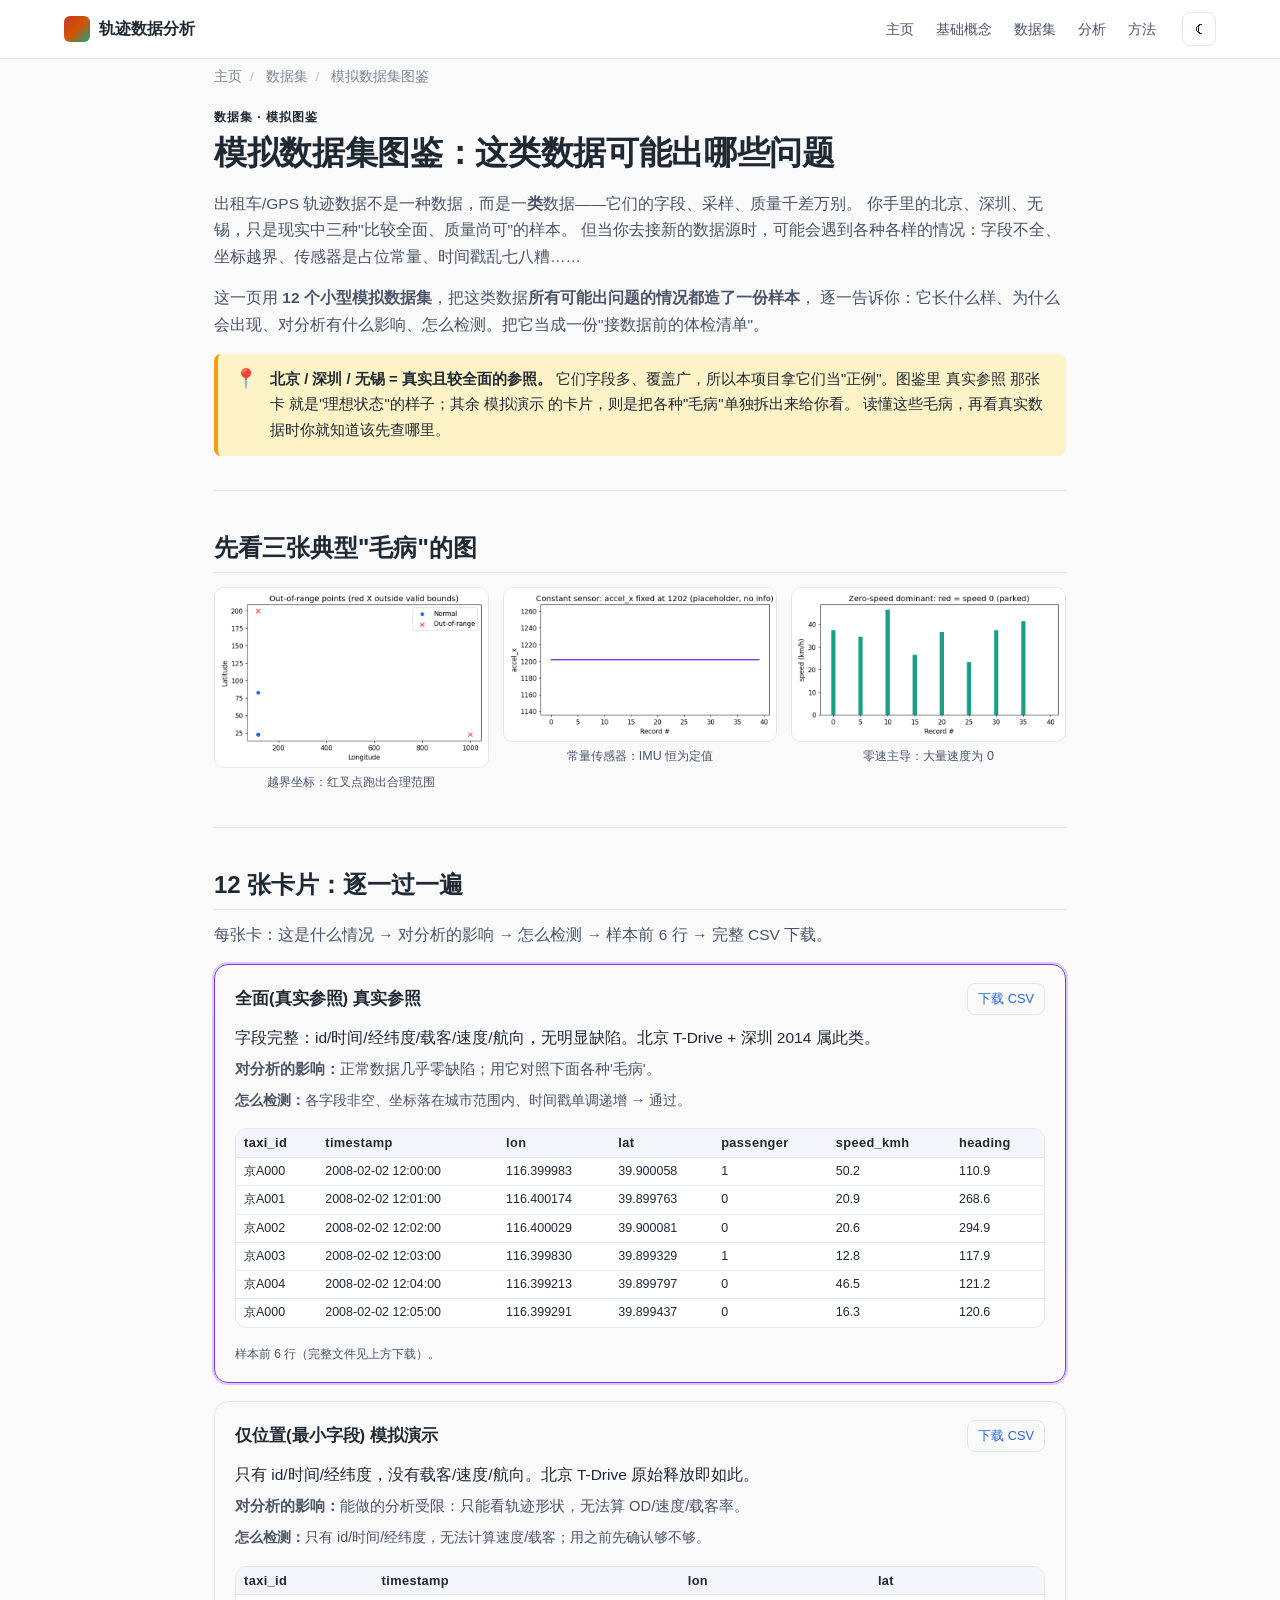
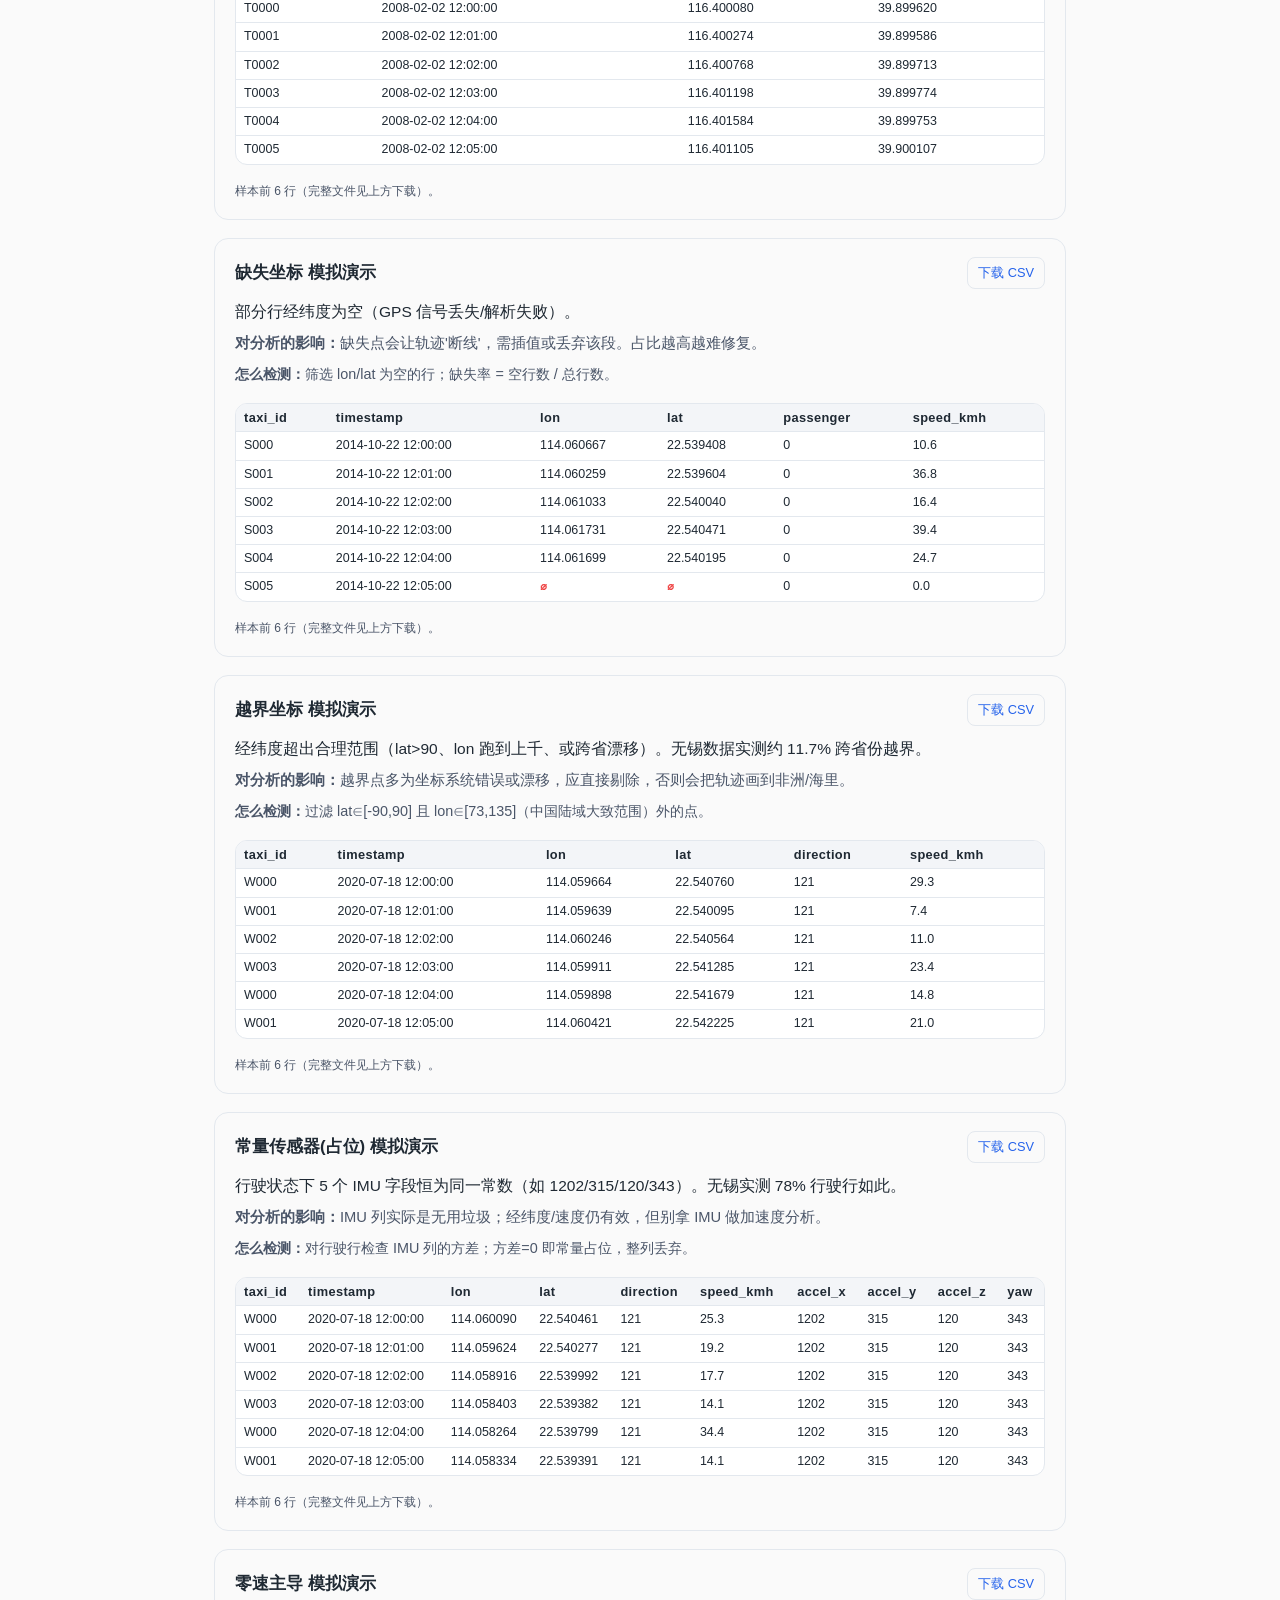
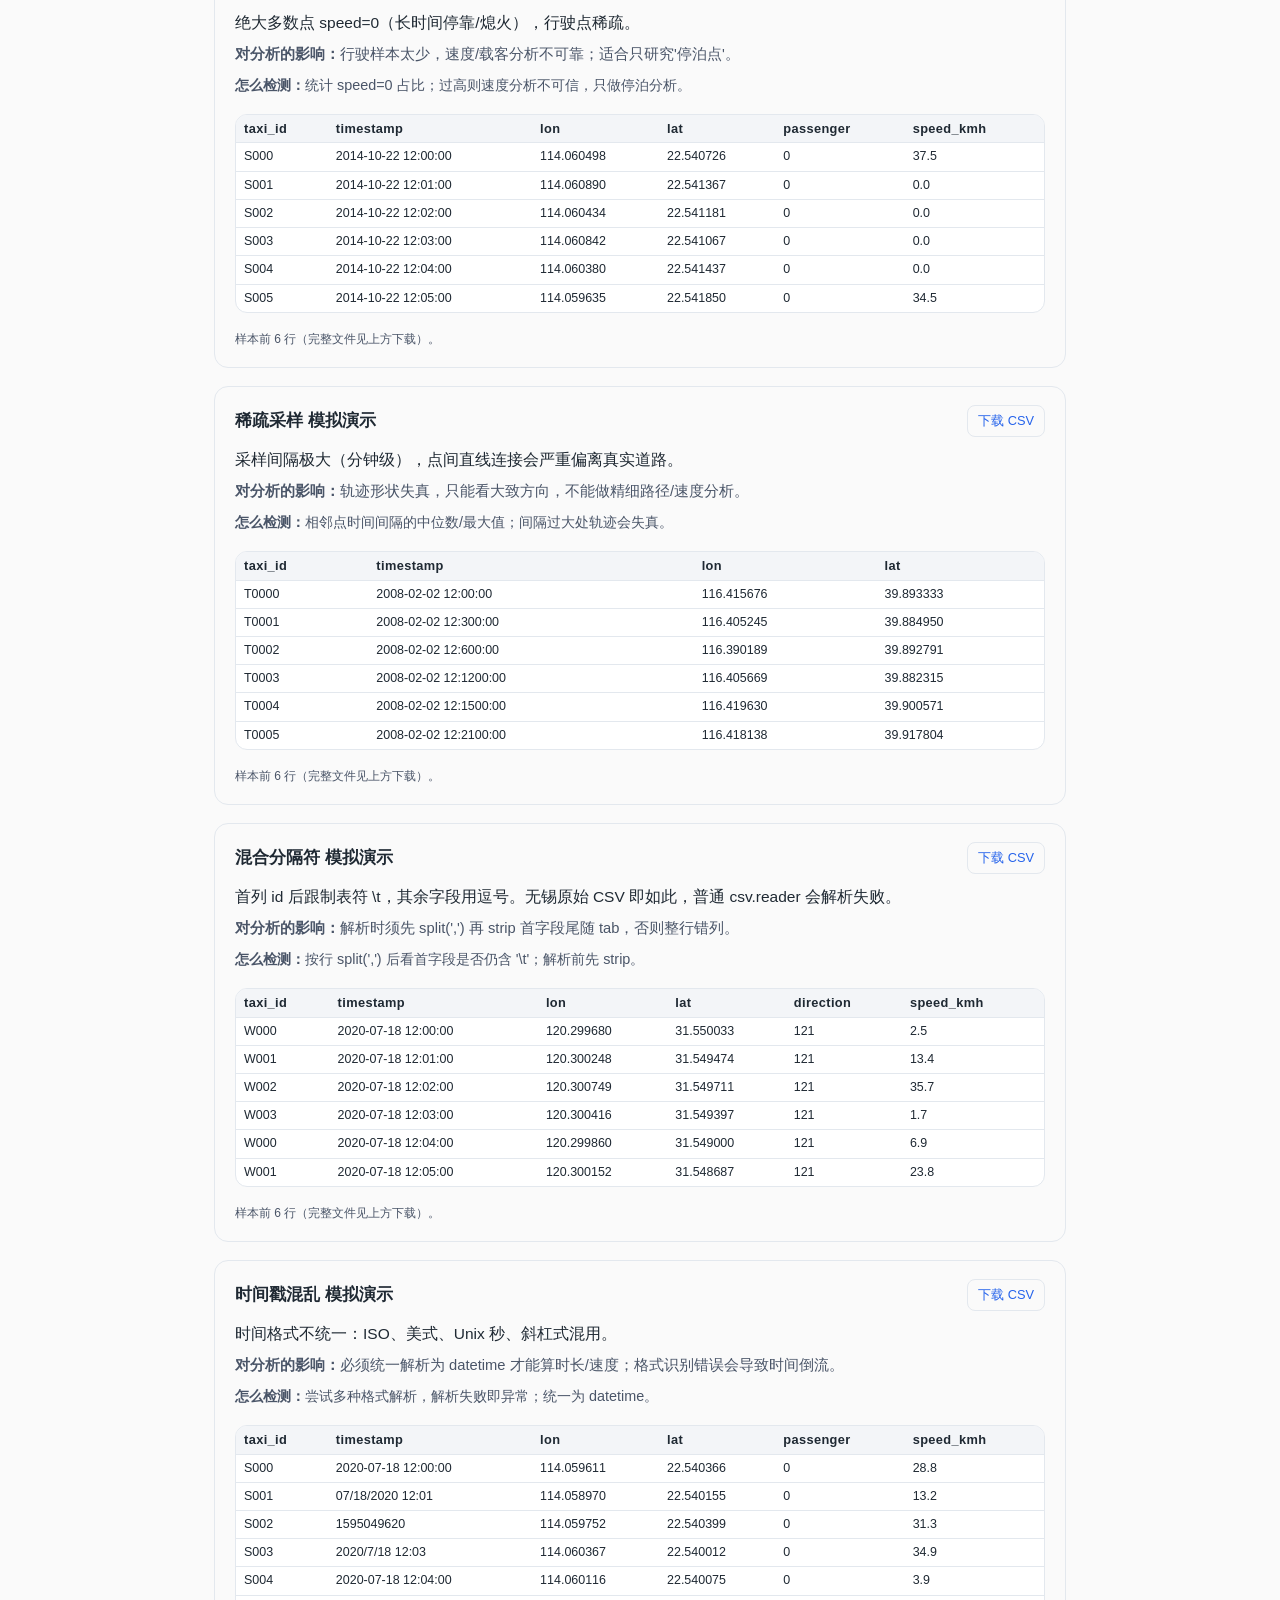
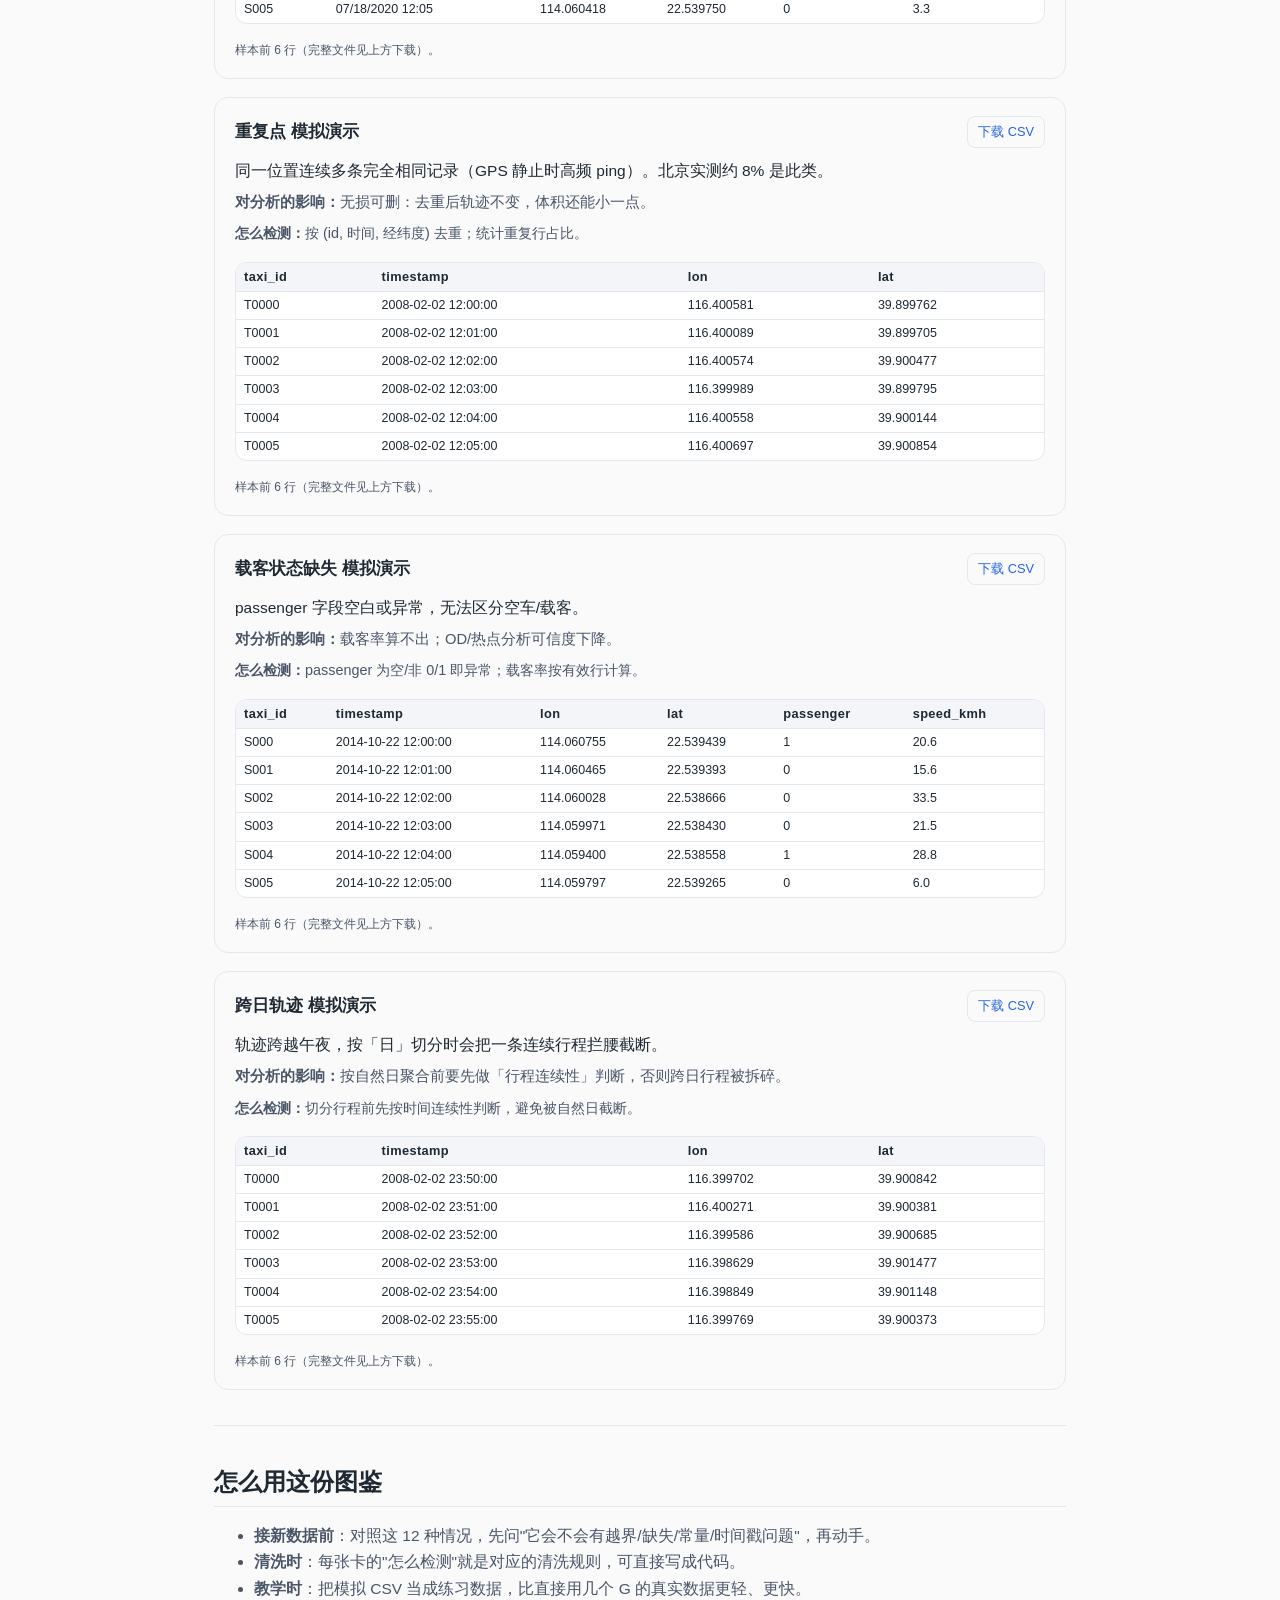
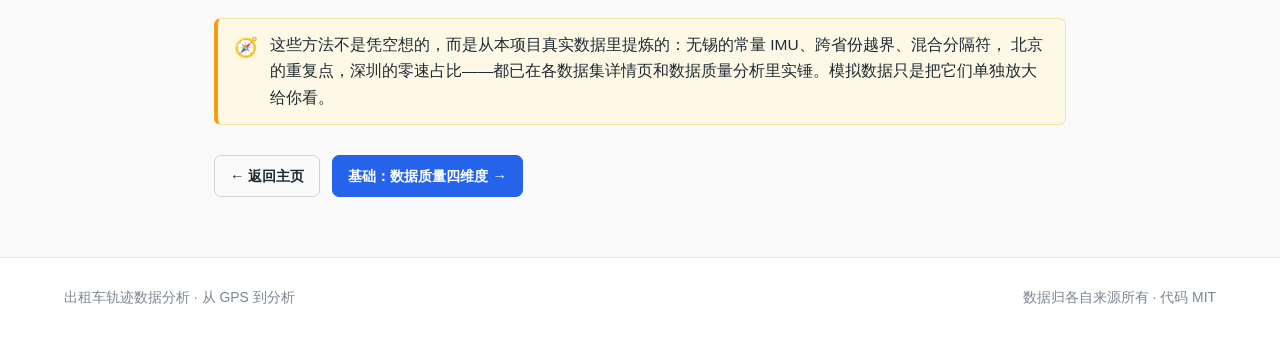
==== datasets/simulation.html @ 2ea2012d "feat: 出租车轨迹分析静态站 — 基础概念/数据集/分析/方法 + 模拟数据集图鉴" ====
<!DOCTYPE html>
<html lang="zh-CN">
<head>
<meta charset="UTF-8" />
<meta name="viewport" content="width=device-width, initial-scale=1.0" />
<title>模拟数据集图鉴 · 轨迹数据可能出现的全部情况</title>
<meta name="description" content="用 12 个模拟数据集，逐一演示 GPS/出租车轨迹数据中可能出现的各种情况：缺失、越界、常量传感器、稀疏、混合分隔符等。" />
<link rel="stylesheet" href="../assets/css/style.css" />
<link rel="icon" href="data:image/svg+xml,%3Csvg xmlns='http://www.w3.org/2000/svg' viewBox='0 0 32 32'%3E%3Crect width='32' height='32' rx='6' fill='%237c3aed'/%3E%3Ctext x='16' y='22' font-size='18' text-anchor='middle' fill='white' font-family='Arial' font-weight='bold'%3E%E2%9A%99%3C/text%3E%3C/svg%3E" />

<style>
.sim-grid{display:grid;grid-template-columns:1fr;gap:18px;margin-top:10px}
.sim-card{border:1px solid var(--border);border-radius:14px;padding:18px 20px;background:var(--card)}
.sim-card.ref{border-color:var(--guide);box-shadow:0 0 0 2px color-mix(in srgb,var(--guide) 25%,transparent)}
.sim-head{display:flex;justify-content:space-between;align-items:center;gap:10px;flex-wrap:wrap}
.sim-head h3{margin:0;font-size:1.05rem}
.sim-card .desc{margin:10px 0 6px;color:var(--text)}
.sim-card .impact{margin:6px 0;font-size:.92rem}
.sim-card .detect{margin:6px 0 12px;font-size:.9rem;color:var(--text-soft)}
.dl{font-size:.8rem;padding:4px 10px;border:1px solid var(--border);border-radius:8px;color:var(--accent);text-decoration:none}
.sample{font-size:.78rem}
.sample td,.sample th{white-space:nowrap;padding:3px 8px}
.cap{font-size:.75rem;color:var(--text-soft);margin-top:6px}
.miss{color:#ef4444;font-weight:bold}
.chart-row{display:grid;grid-template-columns:repeat(auto-fit,minmax(260px,1fr));gap:14px;margin:14px 0}
.chart-row figure{margin:0}
.chart-row img{width:100%;border:1px solid var(--border);border-radius:10px}
.chart-row figcaption{font-size:.78rem;color:var(--text-soft);text-align:center;margin-top:4px}
.muted{color:var(--text-soft)}
</style>
</head>
<body>
<header class="site-header"><div class="container">
  <nav class="nav" aria-label="主导航">
    <a class="brand" href="../index.html"><span class="brand-mark" aria-hidden="true"></span><span>轨迹数据分析</span></a>
    <div class="nav-links">
      <a href="../index.html">主页</a>
      <a href="../guide/gps.html">基础概念</a>
      <a href="../index.html#datasets">数据集</a>
      <a href="../analysis/overview.html">分析</a>
      <a href="../methodology/pipeline.html">方法</a>
    </div>
    <button class="theme-toggle" aria-label="切换主题">☾</button>
  </nav>
</div></header>

<main><div class="container-narrow">
  <div class="crumbs">
    <a href="../index.html">主页</a><span class="sep">/</span>
    <a href="../index.html#datasets">数据集</a><span class="sep">/</span>
    <span>模拟数据集图鉴</span>
  </div>

  <span class="section-eyebrow" style="color:var(--datasets);">数据集 · 模拟图鉴</span>
  <h1>模拟数据集图鉴：这类数据可能出哪些问题</h1>
  <p>
    出租车/GPS 轨迹数据不是一种数据，而是一<strong>类</strong>数据——它们的字段、采样、质量千差万别。
    你手里的北京、深圳、无锡，只是现实中三种"比较全面、质量尚可"的样本。
    但当你去接新的数据源时，可能会遇到各种各样的情况：字段不全、坐标越界、传感器是占位常量、时间戳乱七八糟……
  </p>
  <p>
    这一页用 <strong>12 个小型模拟数据集</strong>，把这类数据<strong>所有可能出问题的情况都造了一份样本</strong>，
    逐一告诉你：它长什么样、为什么会出现、对分析有什么影响、怎么检测。把它当成一份"接数据前的体检清单"。
  </p>

  <div class="callout note">
    <span class="icon">📍</span>
    <div>
      <strong>北京 / 深圳 / 无锡 = 真实且较全面的参照。</strong>
      它们字段多、覆盖广，所以本项目拿它们当"正例"。图鉴里 <span class="sim-flag ref">真实参照</span> 那张卡
      就是"理想状态"的样子；其余 <span class="sim-flag">模拟演示</span> 的卡片，则是把各种"毛病"单独拆出来给你看。
      读懂这些毛病，再看真实数据时你就知道该先查哪里。
    </div>
  </div>

  <hr/>
  <h2>先看三张典型"毛病"的图</h2>
  
    <div class="chart-row">
      <figure><img src="../assets/img/sim_outofrange.png" alt="越界坐标散点"/><figcaption>越界坐标：红叉点跑出合理范围</figcaption></figure>
      <figure><img src="../assets/img/sim_constantsensor.png" alt="常量传感器"/><figcaption>常量传感器：IMU 恒为定值</figcaption></figure>
      <figure><img src="../assets/img/sim_zerospeed.png" alt="零速分布"/><figcaption>零速主导：大量速度为 0</figcaption></figure>
    </div>

  <hr/>
  <h2>12 张卡片：逐一过一遍</h2>
  <p class="muted">每张卡：这是什么情况 → 对分析的影响 → 怎么检测 → 样本前 6 行 → 完整 CSV 下载。</p>
  <div class="sim-grid">
  
    <article class="sim-card ref">
      <div class="sim-head">
        <h3>全面(真实参照) <span class="sim-flag ref">真实参照</span></h3>
        <a class="dl" href="../data/sim/sim_comprehensive.csv" download>下载 CSV</a>
      </div>
      <p class="desc">字段完整：id/时间/经纬度/载客/速度/航向，无明显缺陷。北京 T-Drive + 深圳 2014 属此类。</p>
      <p class="impact"><b>对分析的影响：</b>正常数据几乎零缺陷；用它对照下面各种'毛病'。</p>
      <p class="detect"><b>怎么检测：</b>各字段非空、坐标落在城市范围内、时间戳单调递增 → 通过。</p>
      <div class="table-wrap"><table class="sample"><thead><tr><th>taxi_id</th><th>timestamp</th><th>lon</th><th>lat</th><th>passenger</th><th>speed_kmh</th><th>heading</th></tr></thead>
        <tbody><tr><td>京A000</td><td>2008-02-02 12:00:00</td><td>116.399983</td><td>39.900058</td><td>1</td><td>50.2</td><td>110.9</td></tr><tr><td>京A001</td><td>2008-02-02 12:01:00</td><td>116.400174</td><td>39.899763</td><td>0</td><td>20.9</td><td>268.6</td></tr><tr><td>京A002</td><td>2008-02-02 12:02:00</td><td>116.400029</td><td>39.900081</td><td>0</td><td>20.6</td><td>294.9</td></tr><tr><td>京A003</td><td>2008-02-02 12:03:00</td><td>116.399830</td><td>39.899329</td><td>1</td><td>12.8</td><td>117.9</td></tr><tr><td>京A004</td><td>2008-02-02 12:04:00</td><td>116.399213</td><td>39.899797</td><td>0</td><td>46.5</td><td>121.2</td></tr><tr><td>京A000</td><td>2008-02-02 12:05:00</td><td>116.399291</td><td>39.899437</td><td>0</td><td>16.3</td><td>120.6</td></tr></tbody></table></div>
      <div class="cap">样本前 6 行（完整文件见上方下载）。</div>
    </article>

    <article class="sim-card">
      <div class="sim-head">
        <h3>仅位置(最小字段) <span class="sim-flag">模拟演示</span></h3>
        <a class="dl" href="../data/sim/sim_minimal.csv" download>下载 CSV</a>
      </div>
      <p class="desc">只有 id/时间/经纬度，没有载客/速度/航向。北京 T-Drive 原始释放即如此。</p>
      <p class="impact"><b>对分析的影响：</b>能做的分析受限：只能看轨迹形状，无法算 OD/速度/载客率。</p>
      <p class="detect"><b>怎么检测：</b>只有 id/时间/经纬度，无法计算速度/载客；用之前先确认够不够。</p>
      <div class="table-wrap"><table class="sample"><thead><tr><th>taxi_id</th><th>timestamp</th><th>lon</th><th>lat</th></tr></thead>
        <tbody><tr><td>T0000</td><td>2008-02-02 12:00:00</td><td>116.400080</td><td>39.899620</td></tr><tr><td>T0001</td><td>2008-02-02 12:01:00</td><td>116.400274</td><td>39.899586</td></tr><tr><td>T0002</td><td>2008-02-02 12:02:00</td><td>116.400768</td><td>39.899713</td></tr><tr><td>T0003</td><td>2008-02-02 12:03:00</td><td>116.401198</td><td>39.899774</td></tr><tr><td>T0004</td><td>2008-02-02 12:04:00</td><td>116.401584</td><td>39.899753</td></tr><tr><td>T0005</td><td>2008-02-02 12:05:00</td><td>116.401105</td><td>39.900107</td></tr></tbody></table></div>
      <div class="cap">样本前 6 行（完整文件见上方下载）。</div>
    </article>

    <article class="sim-card">
      <div class="sim-head">
        <h3>缺失坐标 <span class="sim-flag">模拟演示</span></h3>
        <a class="dl" href="../data/sim/sim_missing.csv" download>下载 CSV</a>
      </div>
      <p class="desc">部分行经纬度为空（GPS 信号丢失/解析失败）。</p>
      <p class="impact"><b>对分析的影响：</b>缺失点会让轨迹'断线'，需插值或丢弃该段。占比越高越难修复。</p>
      <p class="detect"><b>怎么检测：</b>筛选 lon/lat 为空的行；缺失率 = 空行数 / 总行数。</p>
      <div class="table-wrap"><table class="sample"><thead><tr><th>taxi_id</th><th>timestamp</th><th>lon</th><th>lat</th><th>passenger</th><th>speed_kmh</th></tr></thead>
        <tbody><tr><td>S000</td><td>2014-10-22 12:00:00</td><td>114.060667</td><td>22.539408</td><td>0</td><td>10.6</td></tr><tr><td>S001</td><td>2014-10-22 12:01:00</td><td>114.060259</td><td>22.539604</td><td>0</td><td>36.8</td></tr><tr><td>S002</td><td>2014-10-22 12:02:00</td><td>114.061033</td><td>22.540040</td><td>0</td><td>16.4</td></tr><tr><td>S003</td><td>2014-10-22 12:03:00</td><td>114.061731</td><td>22.540471</td><td>0</td><td>39.4</td></tr><tr><td>S004</td><td>2014-10-22 12:04:00</td><td>114.061699</td><td>22.540195</td><td>0</td><td>24.7</td></tr><tr><td>S005</td><td>2014-10-22 12:05:00</td><td><span class=miss>∅</span></td><td><span class=miss>∅</span></td><td>0</td><td>0.0</td></tr></tbody></table></div>
      <div class="cap">样本前 6 行（完整文件见上方下载）。</div>
    </article>

    <article class="sim-card">
      <div class="sim-head">
        <h3>越界坐标 <span class="sim-flag">模拟演示</span></h3>
        <a class="dl" href="../data/sim/sim_out_of_range.csv" download>下载 CSV</a>
      </div>
      <p class="desc">经纬度超出合理范围（lat>90、lon 跑到上千、或跨省漂移）。无锡数据实测约 11.7% 跨省份越界。</p>
      <p class="impact"><b>对分析的影响：</b>越界点多为坐标系统错误或漂移，应直接剔除，否则会把轨迹画到非洲/海里。</p>
      <p class="detect"><b>怎么检测：</b>过滤 lat∈[-90,90] 且 lon∈[73,135]（中国陆域大致范围）外的点。</p>
      <div class="table-wrap"><table class="sample"><thead><tr><th>taxi_id</th><th>timestamp</th><th>lon</th><th>lat</th><th>direction</th><th>speed_kmh</th></tr></thead>
        <tbody><tr><td>W000</td><td>2020-07-18 12:00:00</td><td>114.059664</td><td>22.540760</td><td>121</td><td>29.3</td></tr><tr><td>W001</td><td>2020-07-18 12:01:00</td><td>114.059639</td><td>22.540095</td><td>121</td><td>7.4</td></tr><tr><td>W002</td><td>2020-07-18 12:02:00</td><td>114.060246</td><td>22.540564</td><td>121</td><td>11.0</td></tr><tr><td>W003</td><td>2020-07-18 12:03:00</td><td>114.059911</td><td>22.541285</td><td>121</td><td>23.4</td></tr><tr><td>W000</td><td>2020-07-18 12:04:00</td><td>114.059898</td><td>22.541679</td><td>121</td><td>14.8</td></tr><tr><td>W001</td><td>2020-07-18 12:05:00</td><td>114.060421</td><td>22.542225</td><td>121</td><td>21.0</td></tr></tbody></table></div>
      <div class="cap">样本前 6 行（完整文件见上方下载）。</div>
    </article>

    <article class="sim-card">
      <div class="sim-head">
        <h3>常量传感器(占位) <span class="sim-flag">模拟演示</span></h3>
        <a class="dl" href="../data/sim/sim_constant_sensor.csv" download>下载 CSV</a>
      </div>
      <p class="desc">行驶状态下 5 个 IMU 字段恒为同一常数（如 1202/315/120/343）。无锡实测 78% 行驶行如此。</p>
      <p class="impact"><b>对分析的影响：</b>IMU 列实际是无用垃圾；经纬度/速度仍有效，但别拿 IMU 做加速度分析。</p>
      <p class="detect"><b>怎么检测：</b>对行驶行检查 IMU 列的方差；方差=0 即常量占位，整列丢弃。</p>
      <div class="table-wrap"><table class="sample"><thead><tr><th>taxi_id</th><th>timestamp</th><th>lon</th><th>lat</th><th>direction</th><th>speed_kmh</th><th>accel_x</th><th>accel_y</th><th>accel_z</th><th>yaw</th></tr></thead>
        <tbody><tr><td>W000</td><td>2020-07-18 12:00:00</td><td>114.060090</td><td>22.540461</td><td>121</td><td>25.3</td><td>1202</td><td>315</td><td>120</td><td>343</td></tr><tr><td>W001</td><td>2020-07-18 12:01:00</td><td>114.059624</td><td>22.540277</td><td>121</td><td>19.2</td><td>1202</td><td>315</td><td>120</td><td>343</td></tr><tr><td>W002</td><td>2020-07-18 12:02:00</td><td>114.058916</td><td>22.539992</td><td>121</td><td>17.7</td><td>1202</td><td>315</td><td>120</td><td>343</td></tr><tr><td>W003</td><td>2020-07-18 12:03:00</td><td>114.058403</td><td>22.539382</td><td>121</td><td>14.1</td><td>1202</td><td>315</td><td>120</td><td>343</td></tr><tr><td>W000</td><td>2020-07-18 12:04:00</td><td>114.058264</td><td>22.539799</td><td>121</td><td>34.4</td><td>1202</td><td>315</td><td>120</td><td>343</td></tr><tr><td>W001</td><td>2020-07-18 12:05:00</td><td>114.058334</td><td>22.539391</td><td>121</td><td>14.1</td><td>1202</td><td>315</td><td>120</td><td>343</td></tr></tbody></table></div>
      <div class="cap">样本前 6 行（完整文件见上方下载）。</div>
    </article>

    <article class="sim-card">
      <div class="sim-head">
        <h3>零速主导 <span class="sim-flag">模拟演示</span></h3>
        <a class="dl" href="../data/sim/sim_zero_speed.csv" download>下载 CSV</a>
      </div>
      <p class="desc">绝大多数点 speed=0（长时间停靠/熄火），行驶点稀疏。</p>
      <p class="impact"><b>对分析的影响：</b>行驶样本太少，速度/载客分析不可靠；适合只研究'停泊点'。</p>
      <p class="detect"><b>怎么检测：</b>统计 speed=0 占比；过高则速度分析不可信，只做停泊分析。</p>
      <div class="table-wrap"><table class="sample"><thead><tr><th>taxi_id</th><th>timestamp</th><th>lon</th><th>lat</th><th>passenger</th><th>speed_kmh</th></tr></thead>
        <tbody><tr><td>S000</td><td>2014-10-22 12:00:00</td><td>114.060498</td><td>22.540726</td><td>0</td><td>37.5</td></tr><tr><td>S001</td><td>2014-10-22 12:01:00</td><td>114.060890</td><td>22.541367</td><td>0</td><td>0.0</td></tr><tr><td>S002</td><td>2014-10-22 12:02:00</td><td>114.060434</td><td>22.541181</td><td>0</td><td>0.0</td></tr><tr><td>S003</td><td>2014-10-22 12:03:00</td><td>114.060842</td><td>22.541067</td><td>0</td><td>0.0</td></tr><tr><td>S004</td><td>2014-10-22 12:04:00</td><td>114.060380</td><td>22.541437</td><td>0</td><td>0.0</td></tr><tr><td>S005</td><td>2014-10-22 12:05:00</td><td>114.059635</td><td>22.541850</td><td>0</td><td>34.5</td></tr></tbody></table></div>
      <div class="cap">样本前 6 行（完整文件见上方下载）。</div>
    </article>

    <article class="sim-card">
      <div class="sim-head">
        <h3>稀疏采样 <span class="sim-flag">模拟演示</span></h3>
        <a class="dl" href="../data/sim/sim_sparse.csv" download>下载 CSV</a>
      </div>
      <p class="desc">采样间隔极大（分钟级），点间直线连接会严重偏离真实道路。</p>
      <p class="impact"><b>对分析的影响：</b>轨迹形状失真，只能看大致方向，不能做精细路径/速度分析。</p>
      <p class="detect"><b>怎么检测：</b>相邻点时间间隔的中位数/最大值；间隔过大处轨迹会失真。</p>
      <div class="table-wrap"><table class="sample"><thead><tr><th>taxi_id</th><th>timestamp</th><th>lon</th><th>lat</th></tr></thead>
        <tbody><tr><td>T0000</td><td>2008-02-02 12:00:00</td><td>116.415676</td><td>39.893333</td></tr><tr><td>T0001</td><td>2008-02-02 12:300:00</td><td>116.405245</td><td>39.884950</td></tr><tr><td>T0002</td><td>2008-02-02 12:600:00</td><td>116.390189</td><td>39.892791</td></tr><tr><td>T0003</td><td>2008-02-02 12:1200:00</td><td>116.405669</td><td>39.882315</td></tr><tr><td>T0004</td><td>2008-02-02 12:1500:00</td><td>116.419630</td><td>39.900571</td></tr><tr><td>T0005</td><td>2008-02-02 12:2100:00</td><td>116.418138</td><td>39.917804</td></tr></tbody></table></div>
      <div class="cap">样本前 6 行（完整文件见上方下载）。</div>
    </article>

    <article class="sim-card">
      <div class="sim-head">
        <h3>混合分隔符 <span class="sim-flag">模拟演示</span></h3>
        <a class="dl" href="../data/sim/sim_mixed_delim.csv" download>下载 CSV</a>
      </div>
      <p class="desc">首列 id 后跟制表符 \t，其余字段用逗号。无锡原始 CSV 即如此，普通 csv.reader 会解析失败。</p>
      <p class="impact"><b>对分析的影响：</b>解析时须先 split(',') 再 strip 首字段尾随 tab，否则整行错列。</p>
      <p class="detect"><b>怎么检测：</b>按行 split(',') 后看首字段是否仍含 '\t'；解析前先 strip。</p>
      <div class="table-wrap"><table class="sample"><thead><tr><th>taxi_id </th><th> timestamp </th><th> lon </th><th> lat </th><th> direction </th><th> speed_kmh</th></tr></thead>
        <tbody><tr><td>W000</td><td> 2020-07-18 12:00:00	</td><td> 120.299680	</td><td> 31.550033	</td><td> 121	</td><td> 2.5</td></tr><tr><td>W001</td><td> 2020-07-18 12:01:00	</td><td> 120.300248	</td><td> 31.549474	</td><td> 121	</td><td> 13.4</td></tr><tr><td>W002</td><td> 2020-07-18 12:02:00	</td><td> 120.300749	</td><td> 31.549711	</td><td> 121	</td><td> 35.7</td></tr><tr><td>W003</td><td> 2020-07-18 12:03:00	</td><td> 120.300416	</td><td> 31.549397	</td><td> 121	</td><td> 1.7</td></tr><tr><td>W000</td><td> 2020-07-18 12:04:00	</td><td> 120.299860	</td><td> 31.549000	</td><td> 121	</td><td> 6.9</td></tr><tr><td>W001</td><td> 2020-07-18 12:05:00	</td><td> 120.300152	</td><td> 31.548687	</td><td> 121	</td><td> 23.8</td></tr></tbody></table></div>
      <div class="cap">样本前 6 行（完整文件见上方下载）。</div>
    </article>

    <article class="sim-card">
      <div class="sim-head">
        <h3>时间戳混乱 <span class="sim-flag">模拟演示</span></h3>
        <a class="dl" href="../data/sim/sim_timestamp_chaos.csv" download>下载 CSV</a>
      </div>
      <p class="desc">时间格式不统一：ISO、美式、Unix 秒、斜杠式混用。</p>
      <p class="impact"><b>对分析的影响：</b>必须统一解析为 datetime 才能算时长/速度；格式识别错误会导致时间倒流。</p>
      <p class="detect"><b>怎么检测：</b>尝试多种格式解析，解析失败即异常；统一为 datetime。</p>
      <div class="table-wrap"><table class="sample"><thead><tr><th>taxi_id</th><th>timestamp</th><th>lon</th><th>lat</th><th>passenger</th><th>speed_kmh</th></tr></thead>
        <tbody><tr><td>S000</td><td>2020-07-18 12:00:00</td><td>114.059611</td><td>22.540366</td><td>0</td><td>28.8</td></tr><tr><td>S001</td><td>07/18/2020 12:01</td><td>114.058970</td><td>22.540155</td><td>0</td><td>13.2</td></tr><tr><td>S002</td><td>1595049620</td><td>114.059752</td><td>22.540399</td><td>0</td><td>31.3</td></tr><tr><td>S003</td><td>2020/7/18 12:03</td><td>114.060367</td><td>22.540012</td><td>0</td><td>34.9</td></tr><tr><td>S004</td><td>2020-07-18 12:04:00</td><td>114.060116</td><td>22.540075</td><td>0</td><td>3.9</td></tr><tr><td>S005</td><td>07/18/2020 12:05</td><td>114.060418</td><td>22.539750</td><td>0</td><td>3.3</td></tr></tbody></table></div>
      <div class="cap">样本前 6 行（完整文件见上方下载）。</div>
    </article>

    <article class="sim-card">
      <div class="sim-head">
        <h3>重复点 <span class="sim-flag">模拟演示</span></h3>
        <a class="dl" href="../data/sim/sim_dup_points.csv" download>下载 CSV</a>
      </div>
      <p class="desc">同一位置连续多条完全相同记录（GPS 静止时高频 ping）。北京实测约 8% 是此类。</p>
      <p class="impact"><b>对分析的影响：</b>无损可删：去重后轨迹不变，体积还能小一点。</p>
      <p class="detect"><b>怎么检测：</b>按 (id, 时间, 经纬度) 去重；统计重复行占比。</p>
      <div class="table-wrap"><table class="sample"><thead><tr><th>taxi_id</th><th>timestamp</th><th>lon</th><th>lat</th></tr></thead>
        <tbody><tr><td>T0000</td><td>2008-02-02 12:00:00</td><td>116.400581</td><td>39.899762</td></tr><tr><td>T0001</td><td>2008-02-02 12:01:00</td><td>116.400089</td><td>39.899705</td></tr><tr><td>T0002</td><td>2008-02-02 12:02:00</td><td>116.400574</td><td>39.900477</td></tr><tr><td>T0003</td><td>2008-02-02 12:03:00</td><td>116.399989</td><td>39.899795</td></tr><tr><td>T0004</td><td>2008-02-02 12:04:00</td><td>116.400558</td><td>39.900144</td></tr><tr><td>T0005</td><td>2008-02-02 12:05:00</td><td>116.400697</td><td>39.900854</td></tr></tbody></table></div>
      <div class="cap">样本前 6 行（完整文件见上方下载）。</div>
    </article>

    <article class="sim-card">
      <div class="sim-head">
        <h3>载客状态缺失 <span class="sim-flag">模拟演示</span></h3>
        <a class="dl" href="../data/sim/sim_passenger_missing.csv" download>下载 CSV</a>
      </div>
      <p class="desc">passenger 字段空白或异常，无法区分空车/载客。</p>
      <p class="impact"><b>对分析的影响：</b>载客率算不出；OD/热点分析可信度下降。</p>
      <p class="detect"><b>怎么检测：</b>passenger 为空/非 0/1 即异常；载客率按有效行计算。</p>
      <div class="table-wrap"><table class="sample"><thead><tr><th>taxi_id</th><th>timestamp</th><th>lon</th><th>lat</th><th>passenger</th><th>speed_kmh</th></tr></thead>
        <tbody><tr><td>S000</td><td>2014-10-22 12:00:00</td><td>114.060755</td><td>22.539439</td><td>1</td><td>20.6</td></tr><tr><td>S001</td><td>2014-10-22 12:01:00</td><td>114.060465</td><td>22.539393</td><td>0</td><td>15.6</td></tr><tr><td>S002</td><td>2014-10-22 12:02:00</td><td>114.060028</td><td>22.538666</td><td>0</td><td>33.5</td></tr><tr><td>S003</td><td>2014-10-22 12:03:00</td><td>114.059971</td><td>22.538430</td><td>0</td><td>21.5</td></tr><tr><td>S004</td><td>2014-10-22 12:04:00</td><td>114.059400</td><td>22.538558</td><td>1</td><td>28.8</td></tr><tr><td>S005</td><td>2014-10-22 12:05:00</td><td>114.059797</td><td>22.539265</td><td>0</td><td>6.0</td></tr></tbody></table></div>
      <div class="cap">样本前 6 行（完整文件见上方下载）。</div>
    </article>

    <article class="sim-card">
      <div class="sim-head">
        <h3>跨日轨迹 <span class="sim-flag">模拟演示</span></h3>
        <a class="dl" href="../data/sim/sim_cross_midnight.csv" download>下载 CSV</a>
      </div>
      <p class="desc">轨迹跨越午夜，按「日」切分时会把一条连续行程拦腰截断。</p>
      <p class="impact"><b>对分析的影响：</b>按自然日聚合前要先做「行程连续性」判断，否则跨日行程被拆碎。</p>
      <p class="detect"><b>怎么检测：</b>切分行程前先按时间连续性判断，避免被自然日截断。</p>
      <div class="table-wrap"><table class="sample"><thead><tr><th>taxi_id</th><th>timestamp</th><th>lon</th><th>lat</th></tr></thead>
        <tbody><tr><td>T0000</td><td>2008-02-02 23:50:00</td><td>116.399702</td><td>39.900842</td></tr><tr><td>T0001</td><td>2008-02-02 23:51:00</td><td>116.400271</td><td>39.900381</td></tr><tr><td>T0002</td><td>2008-02-02 23:52:00</td><td>116.399586</td><td>39.900685</td></tr><tr><td>T0003</td><td>2008-02-02 23:53:00</td><td>116.398629</td><td>39.901477</td></tr><tr><td>T0004</td><td>2008-02-02 23:54:00</td><td>116.398849</td><td>39.901148</td></tr><tr><td>T0005</td><td>2008-02-02 23:55:00</td><td>116.399769</td><td>39.900373</td></tr></tbody></table></div>
      <div class="cap">样本前 6 行（完整文件见上方下载）。</div>
    </article>
  </div>

  <hr/>
  <h2>怎么用这份图鉴</h2>
  <ul>
    <li><strong>接新数据前</strong>：对照这 12 种情况，先问"它会不会有越界/缺失/常量/时间戳问题"，再动手。</li>
    <li><strong>清洗时</strong>：每张卡的"怎么检测"就是对应的清洗规则，可直接写成代码。</li>
    <li><strong>教学时</strong>：把模拟 CSV 当成练习数据，比直接用几个 G 的真实数据更轻、更快。</li>
  </ul>
  <div class="why">
    <span class="icon">🧭</span>
    <div>这些方法不是凭空想的，而是从本项目真实数据里提炼的：无锡的常量 IMU、跨省份越界、混合分隔符，
    北京的重复点，深圳的零速占比——都已在各数据集详情页和数据质量分析里实锤。模拟数据只是把它们单独放大给你看。</div>
  </div>

  <div style="display:flex;gap:12px;flex-wrap:wrap;margin:30px 0;">
    <a class="btn ghost" href="../index.html">← 返回主页</a>
    <a class="btn" href="../guide/trajectory.html">基础：数据质量四维度 →</a>
  </div>
</div></main>

<footer class="site-footer"><div class="container"><div class="row">
  <div>出租车轨迹数据分析 · 从 GPS 到分析</div>
  <div>数据归各自来源所有 · 代码 MIT</div>
</div></div></footer>
<button class="to-top" aria-label="返回顶部">↑</button>
<script src="../assets/js/main.js"></script>
</body>
</html>
---- assets/css/style.css ----
/* ==========================================================================
   出租车轨迹数据分析 · 全站样式 v2（体系化版）
   支持：学习路径 / 概念块 / 流程步骤 / 字段表 / 图集 / 主题切换 / 灯箱 / 分页
   ========================================================================== */

/* ---------- 主题变量 ---------- */
:root {
  --bg: #fafafa;
  --bg-elev: #ffffff;
  --bg-muted: #f3f5f8;
  --text: #1f2933;
  --text-soft: #4a5568;
  --text-muted: #7b8794;
  --border: #e3e8ee;
  --border-strong: #cbd2d9;
  --accent: #2563eb;
  --accent-soft: #dbeafe;
  --beijing: #c0392b;
  --shenzhen: #d35400;
  --wuxi: #16a085;
  --guide: #7c3aed;
  --analysis: #db2777;
  --method: #0284c7;
  --shadow-sm: 0 1px 3px rgba(15,23,42,.05), 0 1px 2px rgba(15,23,42,.06);
  --shadow-md: 0 4px 14px rgba(15,23,42,.08);
  --radius: 12px;
  --radius-sm: 7px;
  --maxw: 1200px;
  --mono: ui-monospace, SFMono-Regular, Menlo, Consolas, "Liberation Mono", monospace;
}

[data-theme="dark"] {
  --bg: #0e1116;
  --bg-elev: #191d25;
  --bg-muted: #131720;
  --text: #e8ecf2;
  --text-soft: #c3ccd8;
  --text-muted: #8794a6;
  --border: #29303c;
  --border-strong: #3b4454;
  --accent: #60a5fa;
  --accent-soft: #1e3a5f;
  --shadow-sm: 0 1px 3px rgba(0,0,0,.4);
  --shadow-md: 0 4px 14px rgba(0,0,0,.55);
}

* { box-sizing: border-box; }
html { scroll-behavior: smooth; }
body {
  margin: 0; font-size: 15.5px; line-height: 1.7;
  font-family: -apple-system, BlinkMacSystemFont, "Segoe UI", "PingFang SC",
               "Hiragino Sans GB", "Microsoft YaHei", "Helvetica Neue", Arial, sans-serif;
  color: var(--text); background: var(--bg);
  -webkit-font-smoothing: antialiased; transition: background .2s, color .2s;
}
a { color: var(--accent); text-decoration: none; }
a:hover { text-decoration: underline; }
img { max-width: 100%; height: auto; display: block; }
code, pre { font-family: var(--mono); }
code { background: var(--bg-muted); border: 1px solid var(--border); padding: .12em .42em; border-radius: 5px; font-size: .9em; }
pre {
  background: var(--bg-muted); border: 1px solid var(--border);
  border-radius: var(--radius-sm); padding: 14px 16px; overflow-x: auto; line-height: 1.55; font-size: .9em;
}
pre code { background: transparent; border: 0; padding: 0; }
h1, h2, h3, h4 { line-height: 1.32; margin: 0 0 .5em; color: var(--text); }
h1 { font-size: 2.05rem; letter-spacing: -.01em; }
h2 { font-size: 1.5rem; margin-top: 1.7em; padding-bottom: .35em; border-bottom: 1px solid var(--border); }
h3 { font-size: 1.17rem; margin-top: 1.4em; }
p { margin: 0 0 1em; color: var(--text-soft); }
ul, ol { color: var(--text-soft); }
hr { border: 0; border-top: 1px solid var(--border); margin: 2.2em 0; }
::selection { background: var(--accent-soft); color: var(--text); }

.container { max-width: var(--maxw); margin: 0 auto; padding: 0 24px; }
.container-narrow { max-width: 900px; margin: 0 auto; padding: 0 24px; }

/* ---------- 导航 ---------- */
.site-header {
  position: sticky; top: 0; z-index: 50;
  background: rgba(255,255,255,.88);
  -webkit-backdrop-filter: saturate(180%) blur(10px);
  backdrop-filter: saturate(180%) blur(10px);
  border-bottom: 1px solid var(--border);
}
[data-theme="dark"] .site-header { background: rgba(14,17,22,.88); }
.nav { display: flex; align-items: center; gap: 16px; padding: 12px 0; flex-wrap: wrap; }
.brand { display: flex; align-items: center; gap: 9px; font-weight: 700; color: var(--text); font-size: 1.02rem; }
.brand:hover { text-decoration: none; }
.brand-mark {
  display: inline-block; width: 26px; height: 26px; border-radius: 6px;
  background: linear-gradient(135deg, var(--beijing), var(--shenzhen), var(--wuxi));
}
.nav-links { display: flex; gap: 2px; margin-left: auto; flex-wrap: wrap; }
.nav-links a {
  padding: 5px 10px; border-radius: var(--radius-sm);
  color: var(--text-soft); font-size: .9rem; font-weight: 500;
}
.nav-links a:hover { background: var(--bg-muted); color: var(--text); text-decoration: none; }
.nav-links a.active { background: var(--accent-soft); color: var(--accent); }
.theme-toggle {
  border: 1px solid var(--border); background: var(--bg-elev); color: var(--text);
  width: 34px; height: 34px; border-radius: 8px; cursor: pointer; font-size: 1rem;
  display: inline-flex; align-items: center; justify-content: center;
}
.theme-toggle:hover { background: var(--bg-muted); }

/* ---------- Hero ---------- */
.hero {
  padding: 54px 0 36px;
  background: radial-gradient(ellipse 900px 420px at 50% -120px, var(--accent-soft), transparent 62%), var(--bg);
}
.hero h1 { font-size: 2.45rem; letter-spacing: -.02em; margin-bottom: .3em; }
.hero .lede { font-size: 1.13rem; color: var(--text-soft); max-width: 760px; }
.hero .meta { display: flex; flex-wrap: wrap; gap: 8px; margin-top: 16px; }
.tag {
  display: inline-block; padding: 3px 10px; border-radius: 999px;
  background: var(--bg-elev); border: 1px solid var(--border);
  font-size: .8rem; color: var(--text-soft); font-weight: 500;
}
.tag.beijing { color: var(--beijing); border-color: var(--beijing); }
.tag.shenzhen { color: var(--shenzhen); border-color: var(--shenzhen); }
.tag.wuxi { color: var(--wuxi); border-color: var(--wuxi); }
.tag.guide { color: var(--guide); border-color: var(--guide); }
.tag.analysis { color: var(--analysis); border-color: var(--analysis); }
.tag.method { color: var(--method); border-color: var(--method); }

/* ---------- 卡片与网格 ---------- */
.grid { display: grid; gap: 18px; margin: 26px 0; }
.grid-2 { grid-template-columns: repeat(auto-fit, minmax(400px, 1fr)); }
.grid-3 { grid-template-columns: repeat(auto-fit, minmax(270px, 1fr)); }
.grid-4 { grid-template-columns: repeat(auto-fit, minmax(180px, 1fr)); }
.card {
  background: var(--bg-elev); border: 1px solid var(--border);
  border-radius: var(--radius); padding: 20px; box-shadow: var(--shadow-sm);
  transition: box-shadow .18s, transform .18s, border-color .18s;
}
.card:hover { box-shadow: var(--shadow-md); transform: translateY(-2px); border-color: var(--border-strong); }
.card h3 { margin-top: 0; }
.accent-bar { height: 4px; width: 34px; border-radius: 2px; margin-bottom: 12px; background: var(--accent); }
.card.beijing .accent-bar { background: var(--beijing); }
.card.shenzhen .accent-bar { background: var(--shenzhen); }
.card.wuxi .accent-bar { background: var(--wuxi); }
.card.guide .accent-bar { background: var(--guide); }
.card.analysis .accent-bar { background: var(--analysis); }
.card.method .accent-bar { background: var(--method); }
.card-link { display: block; color: inherit; }
.card-link:hover { text-decoration: none; }
.arrow { display: inline-block; margin-top: 10px; color: var(--accent); font-weight: 600; font-size: .9rem; }

.stat-card {
  background: var(--bg-elev); border: 1px solid var(--border);
  border-radius: var(--radius); padding: 16px;
}
.stat-card .label { font-size: .78rem; color: var(--text-muted); font-weight: 600; letter-spacing: .04em; text-transform: uppercase; margin-bottom: 5px; }
.stat-card .value { font-size: 1.6rem; font-weight: 700; color: var(--text); font-variant-numeric: tabular-nums; line-height: 1.1; }
.stat-card .unit { font-size: .9rem; color: var(--text-muted); font-weight: 500; margin-left: 3px; }
.stat-card .hint { font-size: .78rem; color: var(--text-muted); margin-top: 4px; }

/* ---------- 概念块 / 为什么块 ---------- */
.concept {
  display: flex; gap: 14px; margin: 18px 0;
  background: var(--bg-elev); border: 1px solid var(--border);
  border-left: 4px solid var(--guide); border-radius: var(--radius-sm); padding: 14px 18px;
}
.concept .icon { font-size: 1.35rem; line-height: 1.3; }
.concept strong { display: block; color: var(--text); margin-bottom: 3px; }
.concept p { margin: 0; font-size: .95rem; }

.why {
  display: flex; gap: 12px; margin: 16px 0;
  background: #fef9e7; border: 1px solid #f6e3a1; border-left: 4px solid #f59e0b;
  border-radius: var(--radius-sm); padding: 13px 16px;
}
[data-theme="dark"] .why { background: #33270c; border-color: #6b5413; }
.why .icon { font-size: 1.2rem; }
.why strong { color: #b45309; }
[data-theme="dark"] .why strong { color: #fbbf24; }
.why p { margin: 0; font-size: .93rem; }

.callout {
  display: flex; gap: 12px; margin: 16px 0;
  background: var(--accent-soft); border-left: 4px solid var(--accent);
  border-radius: var(--radius-sm); padding: 13px 16px; font-size: .93rem;
}
.callout .icon { font-size: 1.2rem; line-height: 1.3; }
.callout.note { background: #fef3c7; border-color: #f59e0b; }
[data-theme="dark"] .callout.note { background: #422006; }
.callout.warn { background: #fee2e2; border-color: #ef4444; }
[data-theme="dark"] .callout.warn { background: #450a0a; }
.callout.sim { background: #f3e8ff; border-color: var(--guide); }
[data-theme="dark"] .callout.sim { background: #2a1a44; }

/* ---------- 流程步骤 ---------- */
.steps { list-style: none; counter-reset: step; margin: 22px 0; padding: 0; display: grid; gap: 12px; }
.steps li {
  counter-increment: step; position: relative;
  background: var(--bg-elev); border: 1px solid var(--border);
  border-radius: var(--radius-sm); padding: 13px 16px 13px 52px;
}
.steps li::before {
  content: counter(step);
  position: absolute; left: 14px; top: 13px;
  width: 26px; height: 26px; border-radius: 50%;
  background: var(--accent); color: #fff;
  font-weight: 700; font-size: .85rem;
  display: flex; align-items: center; justify-content: center;
}
.steps li b { color: var(--text); }
.steps li p { margin: 4px 0 0; font-size: .92rem; }

/* ---------- 表格 ---------- */
.table-wrap { overflow-x: auto; border: 1px solid var(--border); border-radius: var(--radius); background: var(--bg-elev); margin: 16px 0; }
table { width: 100%; border-collapse: collapse; font-size: .9rem; font-variant-numeric: tabular-nums; }
th, td { padding: 8px 13px; text-align: left; border-bottom: 1px solid var(--border); }
th { background: var(--bg-muted); color: var(--text); font-weight: 600; font-size: .8rem; letter-spacing: .03em; position: sticky; top: 0; }
tbody tr:last-child td { border-bottom: 0; }
tbody tr:hover { background: var(--bg-muted); }
td code { white-space: nowrap; }

/* ---------- 图 ---------- */
.figure { margin: 22px 0; background: var(--bg-elev); border: 1px solid var(--border); border-radius: var(--radius); overflow: hidden; box-shadow: var(--shadow-sm); }
.figure .frame { background: #fff; padding: 6px; }
.figure img { width: 100%; }
.figure figcaption { padding: 11px 16px; background: var(--bg-muted); border-top: 1px solid var(--border); font-size: .9rem; color: var(--text-soft); }
.figure figcaption strong { color: var(--text); }
.figure figcaption .sim-flag {
  display: inline-block; margin-left: 6px; padding: 1px 8px; border-radius: 999px;
  background: #f3e8ff; color: var(--guide); font-size: .75rem; font-weight: 600; border: 1px solid var(--guide);
}
[data-theme="dark"] .figure figcaption .sim-flag { background: #2a1a44; }
.image-grid { display: grid; gap: 18px; margin: 26px 0; }
.image-grid-2 { grid-template-columns: 1fr; }
@media (min-width: 900px) { .image-grid-2 { grid-template-columns: 1fr 1fr; } }

/* ---------- 字段说明 ---------- */
.field-list { list-style: none; padding: 0; margin: 12px 0; display: grid; gap: 9px; }
.field-list li {
  display: grid; grid-template-columns: 150px 1fr 150px; gap: 12px;
  padding: 10px 14px; background: var(--bg-elev); border: 1px solid var(--border);
  border-radius: var(--radius-sm); align-items: start;
}
.field-list .name { font-weight: 600; color: var(--text); font-family: var(--mono); font-size: .87rem; }
.field-list .desc { color: var(--text-soft); font-size: .92rem; }
.field-list .desc small { display: block; color: var(--text-muted); margin-top: 2px; }
.field-list .example { font-family: var(--mono); font-size: .8rem; color: var(--text-muted); text-align: right; }
@media (max-width: 720px) {
  .field-list li { grid-template-columns: 1fr; }
  .field-list .example { text-align: left; }
}

/* ---------- 面包屑 / 章标 ---------- */
.crumbs { font-size: .85rem; color: var(--text-muted); margin: 6px 0 14px; }
.crumbs a { color: var(--text-muted); }
.crumbs a:hover { color: var(--accent); }
.crumbs .sep { margin: 0 8px; opacity: .5; }
.section-eyebrow {
  display: inline-block; font-size: .76rem; font-weight: 700;
  text-transform: uppercase; letter-spacing: .08em; margin-bottom: 4px;
}

/* ---------- 学习路径 ---------- */
.learning-path { display: grid; gap: 0; margin: 26px 0; }
.path-node {
  display: flex; gap: 14px; align-items: flex-start; padding: 14px 0;
  border-left: 2px dashed var(--border-strong); margin-left: 13px; padding-left: 22px; position: relative;
}
.path-node:last-child { border-left-color: transparent; }
.path-node::before {
  content: ""; position: absolute; left: -7px; top: 18px;
  width: 12px; height: 12px; border-radius: 50%;
  background: var(--bg); border: 3px solid var(--accent);
}
.path-node:nth-child(1)::before { border-color: var(--guide); }
.path-node:nth-child(2)::before { border-color: var(--shenzhen); }
.path-node:nth-child(3)::before { border-color: var(--analysis); }
.path-node:nth-child(4)::before { border-color: var(--method); }
.path-node .pn-num {
  flex: 0 0 30px; height: 30px; border-radius: 8px;
  display: flex; align-items: center; justify-content: center;
  font-weight: 700; color: #fff; font-size: .9rem;
}
.path-node:nth-child(1) .pn-num { background: var(--guide); }
.path-node:nth-child(2) .pn-num { background: var(--shenzhen); }
.path-node:nth-child(3) .pn-num { background: var(--analysis); }
.path-node:nth-child(4) .pn-num { background: var(--method); }
.path-node h3 { margin: 0; font-size: 1.08rem; }
.path-node p { margin: 3px 0 0; font-size: .92rem; }
.path-node a.link { font-size: .85rem; font-weight: 600; }

/* ---------- SVG 示意图容器 ---------- */
.diagram {
  margin: 20px 0; padding: 16px;
  background: var(--bg-elev); border: 1px solid var(--border); border-radius: var(--radius);
  text-align: center;
}
.diagram svg { max-width: 100%; height: auto; }
.diagram .caption { font-size: .86rem; color: var(--text-muted); margin-top: 8px; }

/* ---------- 按钮 / 底栏 / 返回顶部 / 灯箱 ---------- */
.btn {
  display: inline-flex; align-items: center; gap: 6px;
  padding: 8px 15px; border-radius: var(--radius-sm);
  background: var(--accent); color: #fff; font-weight: 600; font-size: .9rem;
  border: 1px solid var(--accent);
}
.btn:hover { opacity: .88; text-decoration: none; }
.btn.ghost { background: transparent; color: var(--text); border-color: var(--border-strong); }
.btn.ghost:hover { background: var(--bg-muted); opacity: 1; }

.site-footer { border-top: 1px solid var(--border); background: var(--bg-elev); padding: 28px 0; margin-top: 60px; font-size: .87rem; color: var(--text-muted); }
.site-footer .row { display: flex; flex-wrap: wrap; gap: 14px; align-items: center; justify-content: space-between; }
.site-footer a { color: var(--text-soft); }

.to-top {
  position: fixed; right: 22px; bottom: 22px; width: 42px; height: 42px; border-radius: 50%;
  background: var(--accent); color: #fff; border: 0; cursor: pointer; font-size: 1.15rem;
  box-shadow: var(--shadow-md); opacity: 0; pointer-events: none; transform: translateY(8px);
  transition: opacity .2s, transform .2s;
}
.to-top.show { opacity: 1; pointer-events: auto; transform: translateY(0); }

.lightbox { position: fixed; inset: 0; z-index: 100; background: rgba(0,0,0,.86); display: none; align-items: center; justify-content: center; padding: 18px; cursor: zoom-out; }
.lightbox.show { display: flex; }
.lightbox img { max-width: 96vw; max-height: 92vh; border-radius: 6px; background: #fff; }

/* ---------- 页内锚点标题 ---------- */
h2[id] { scroll-margin-top: 70px; }

/* ---------- 移动端 ---------- */
@media (max-width: 760px) {
  .hero { padding: 34px 0 22px; }
  .hero h1 { font-size: 1.8rem; }
  .nav { gap: 8px; padding: 10px 0; }
  .nav-links { width: 100%; gap: 2px; }
  .nav-links a { padding: 4px 8px; font-size: .83rem; }
  h1 { font-size: 1.65rem; }
  h2 { font-size: 1.25rem; }
  .container { padding: 0 15px; }
}
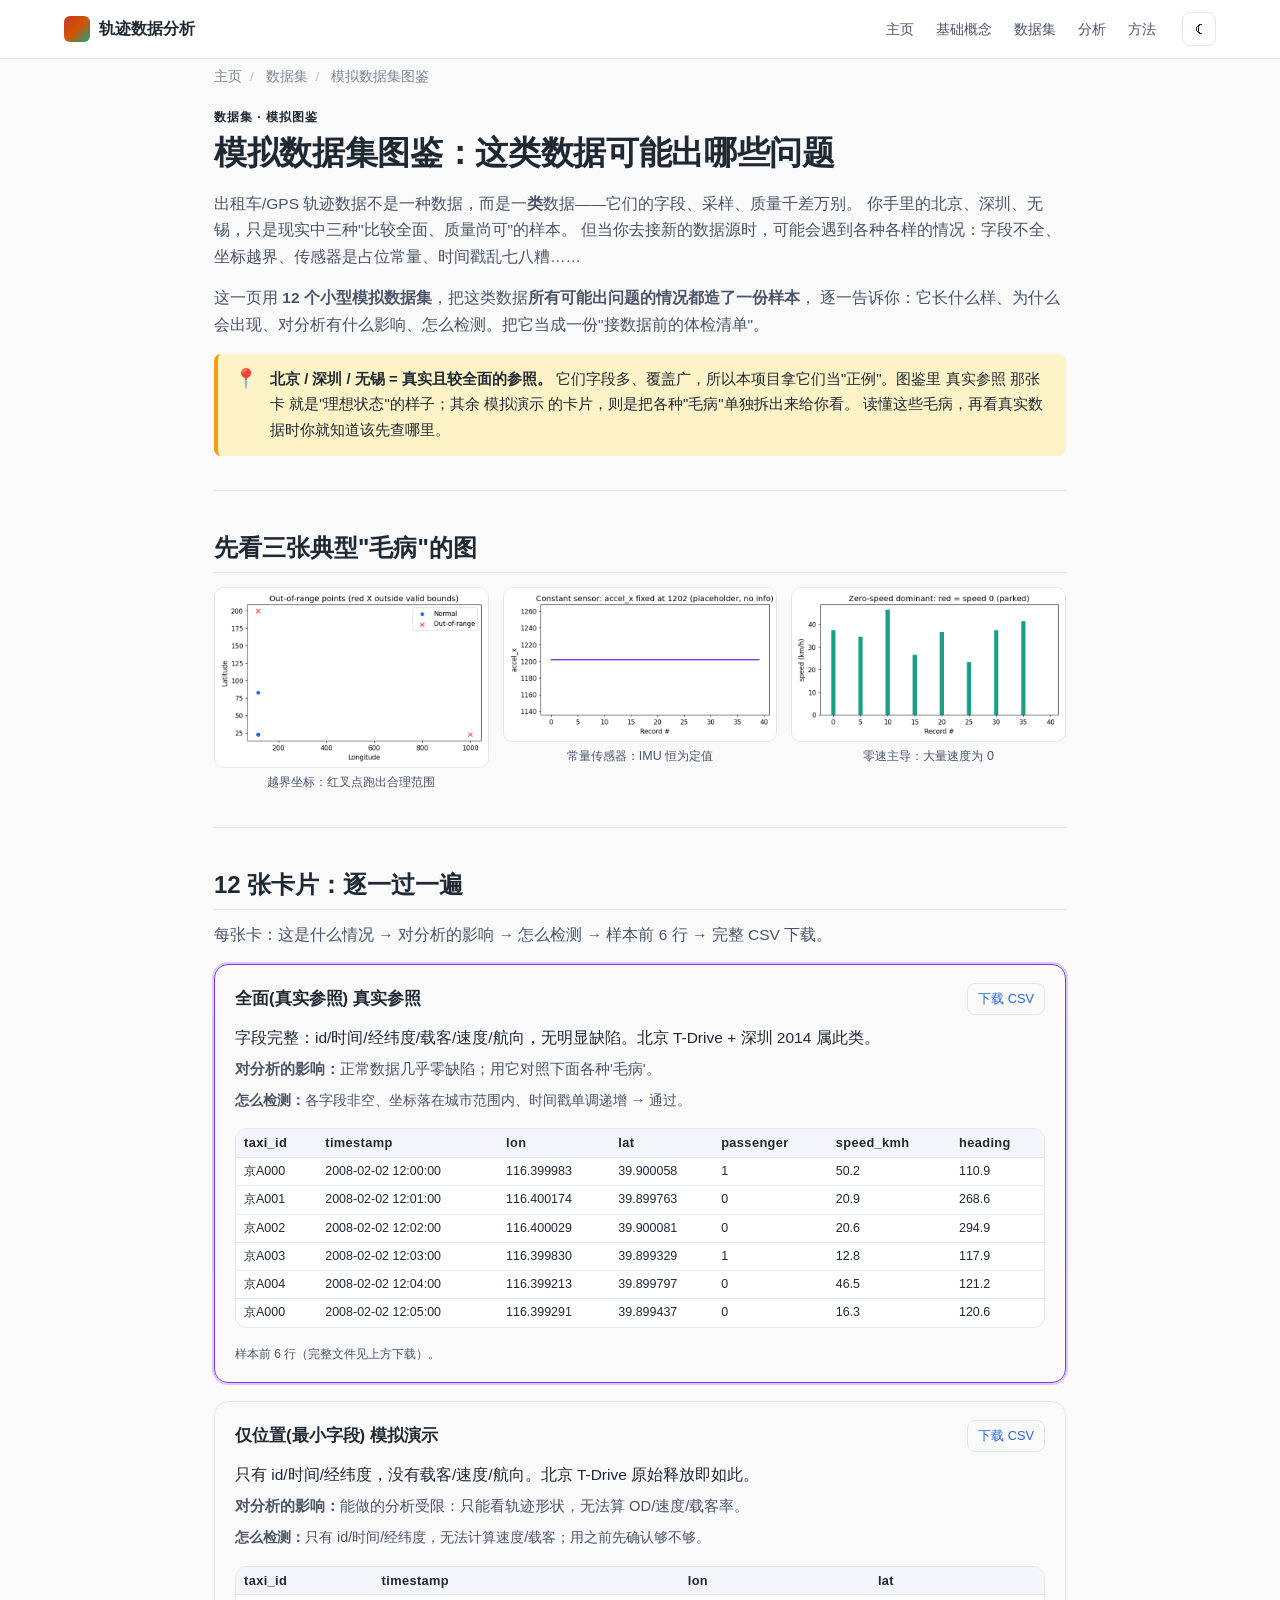
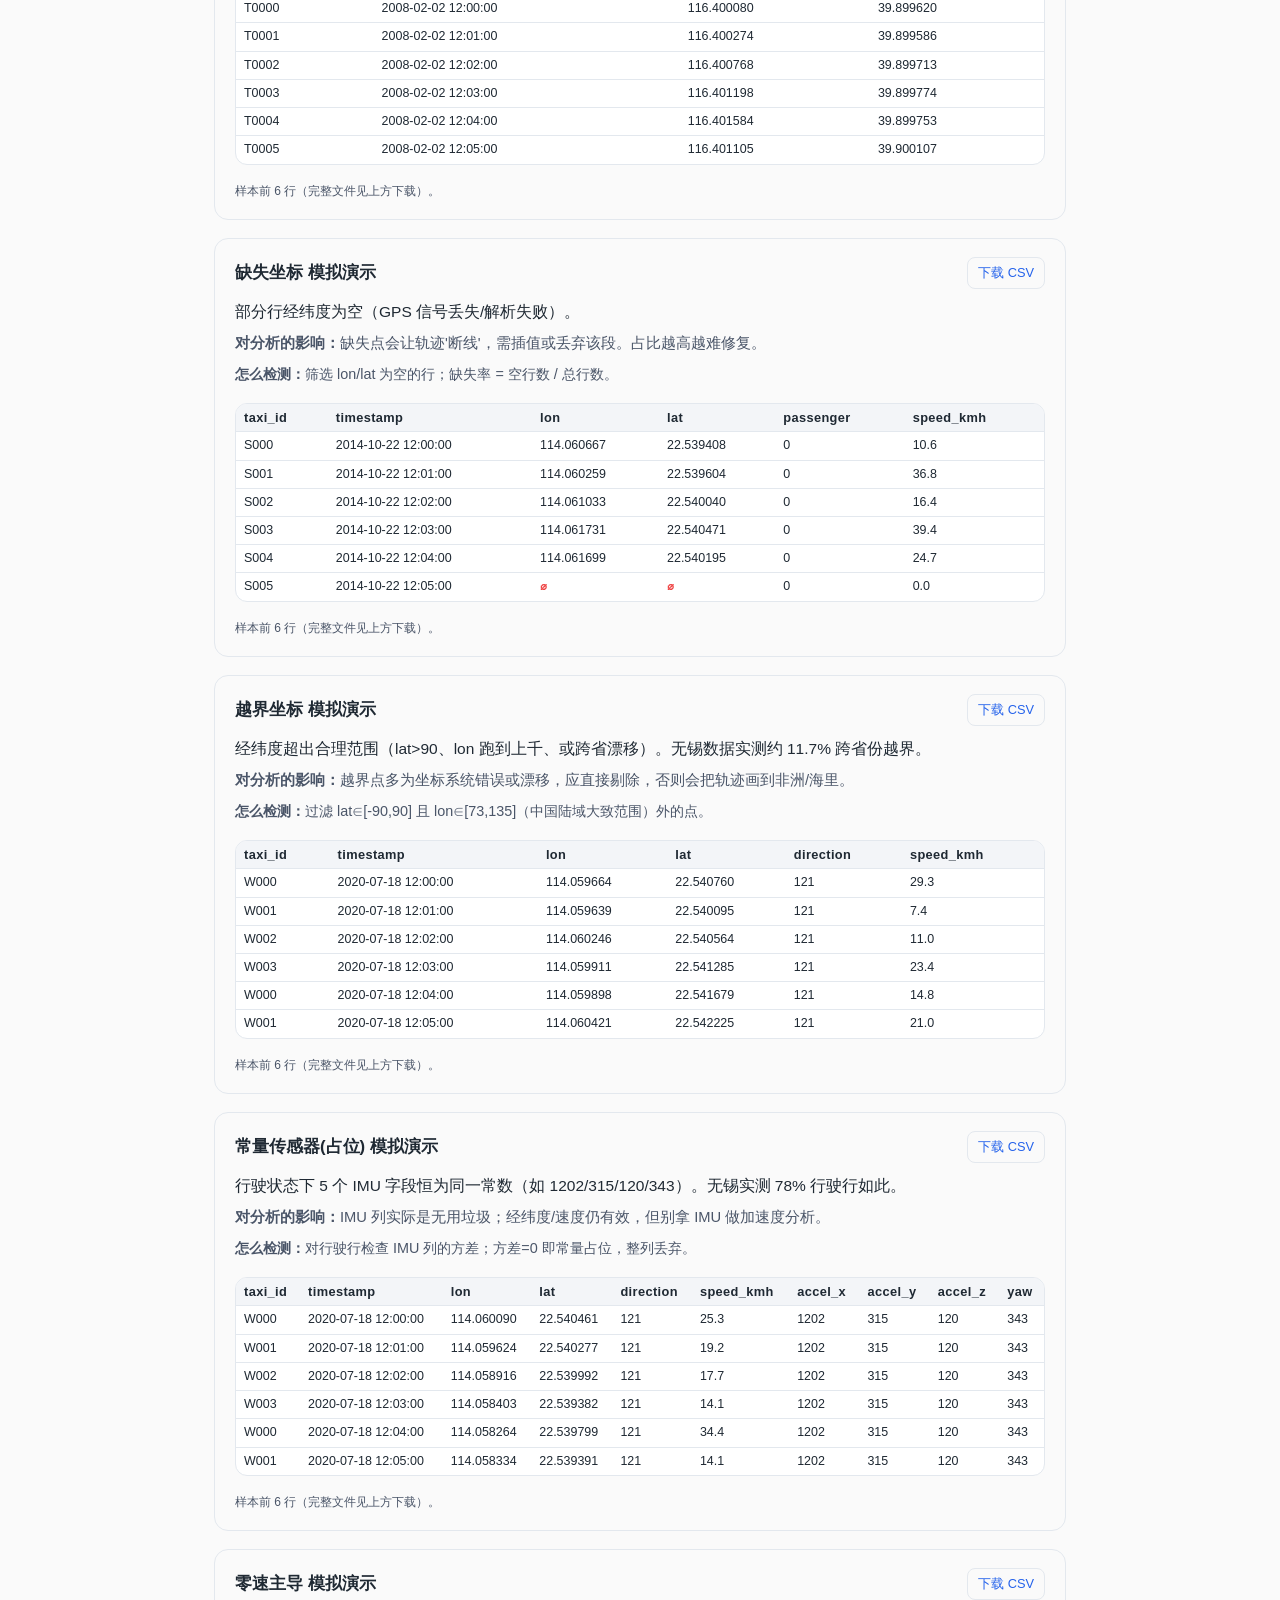
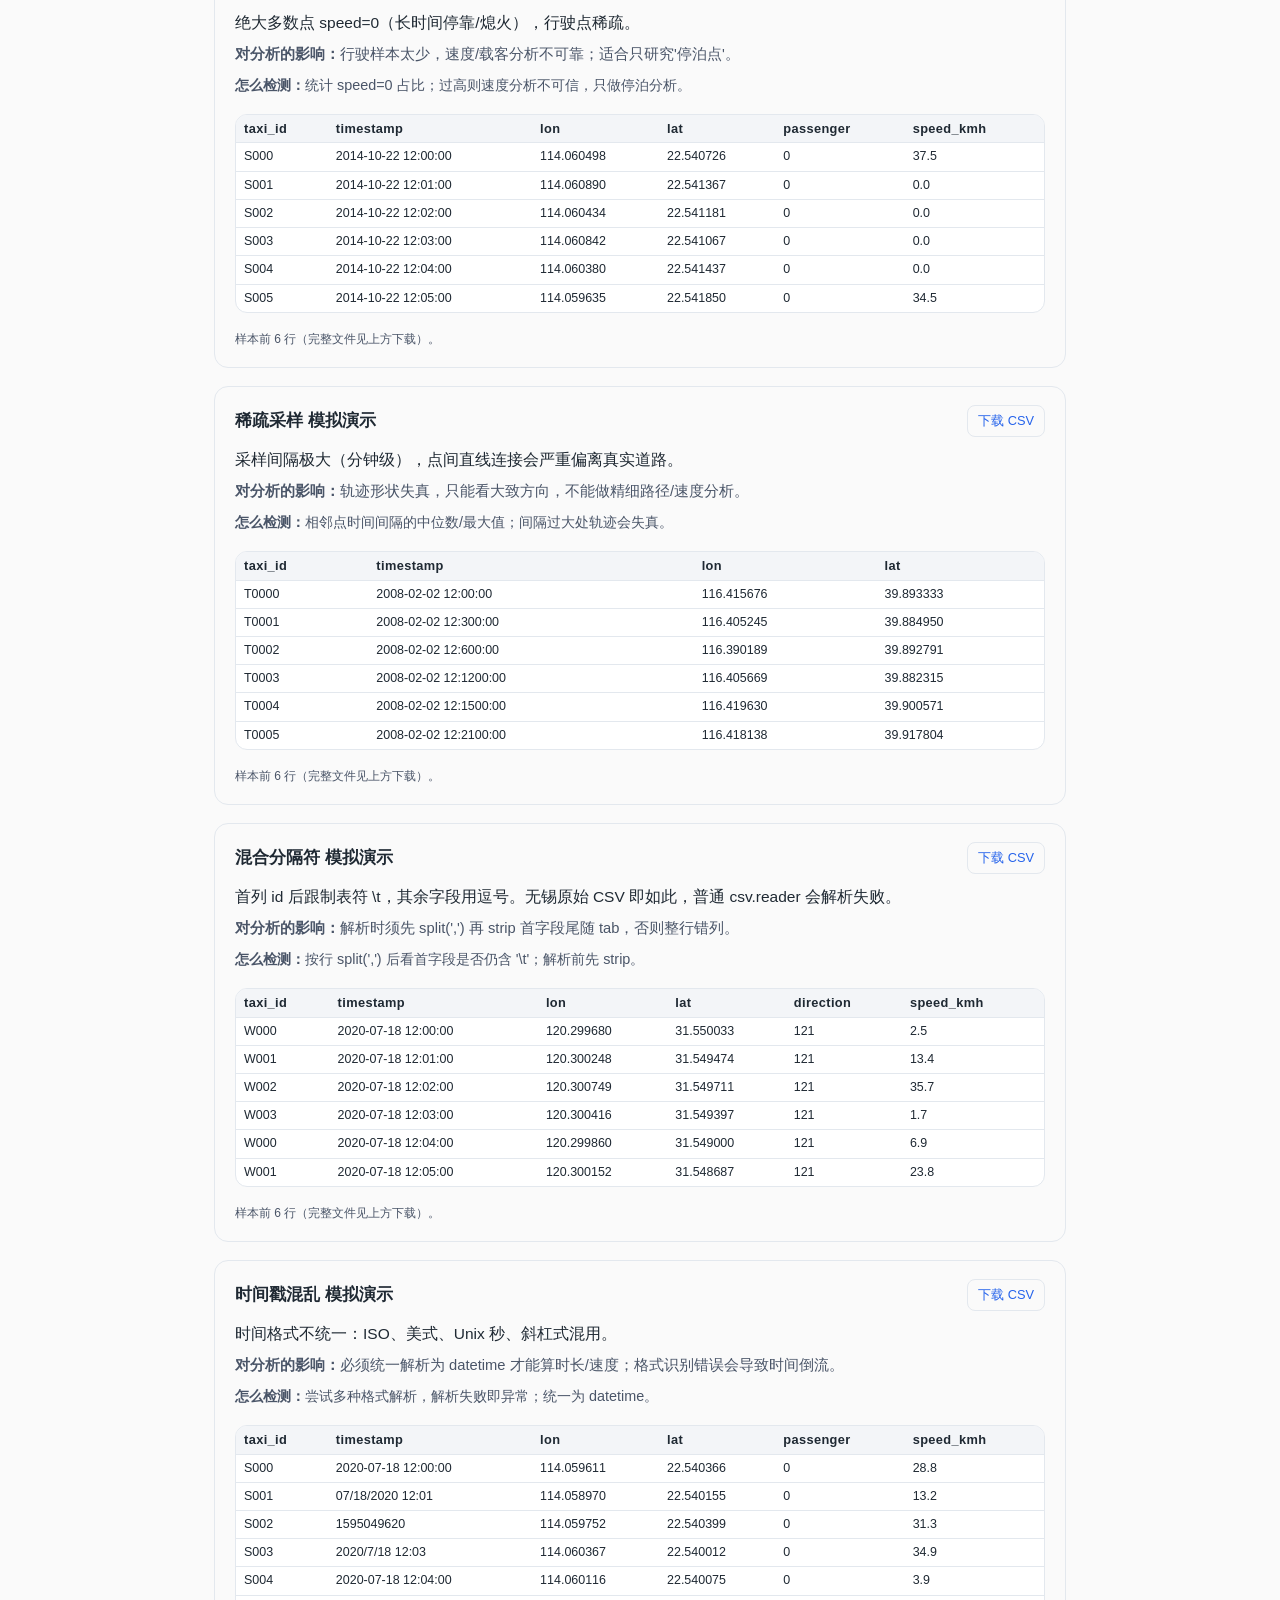
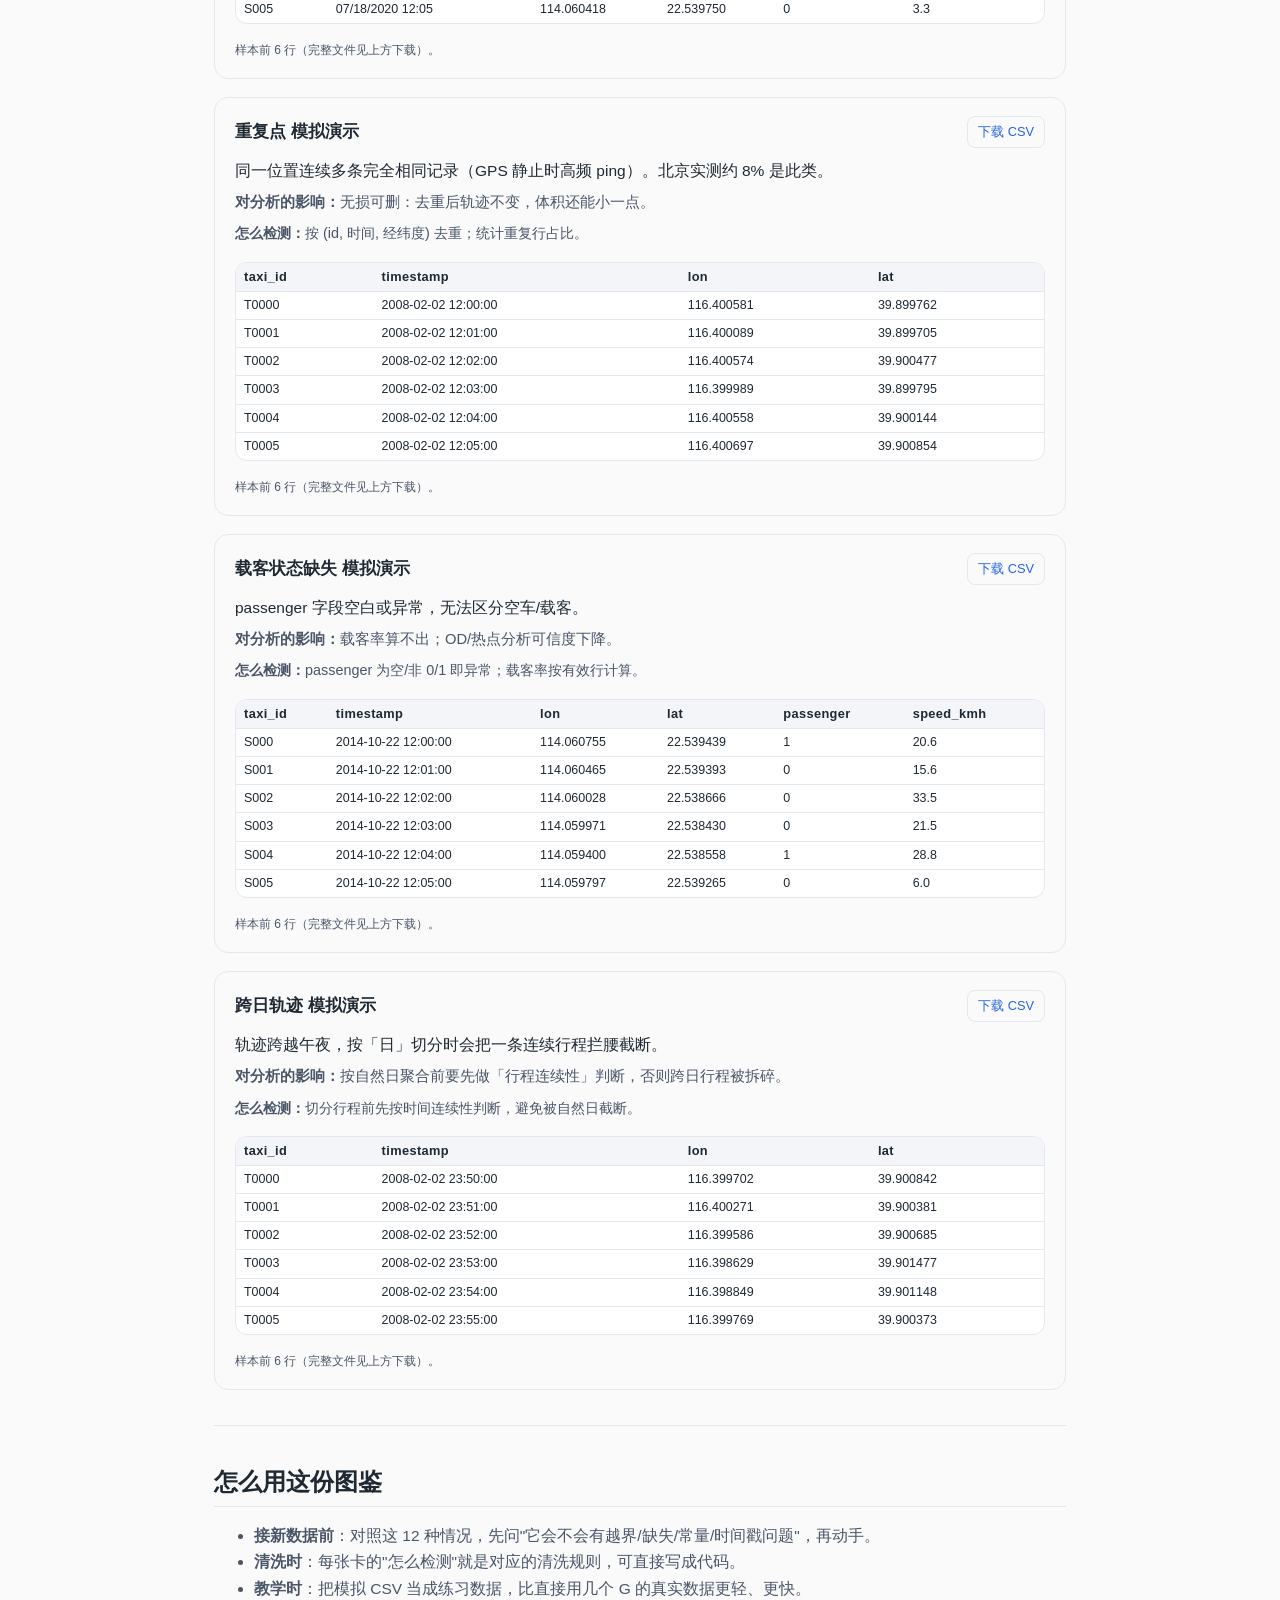
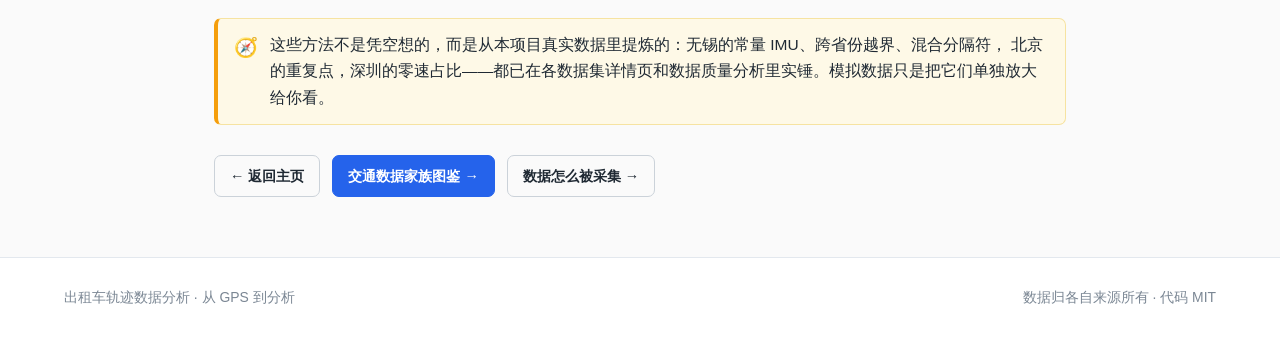
==== commit 1032c51c: "feat: 交通数据家族图鉴 + 采集原理页 + 17 种模拟数据集 - datasets/taxonomy.html: 六类(A~F)框架 + 同次出行六类痕迹 SVG + 采样/精度谱 + 17 " ====
--- a/datasets/simulation.html
+++ b/datasets/simulation.html
@@ -259,7 +259,8 @@
 
   <div style="display:flex;gap:12px;flex-wrap:wrap;margin:30px 0;">
     <a class="btn ghost" href="../index.html">← 返回主页</a>
-    <a class="btn" href="../guide/trajectory.html">基础：数据质量四维度 →</a>
+    <a class="btn" href="../datasets/taxonomy.html">交通数据家族图鉴 →</a>
+    <a class="btn ghost" href="../guide/sensing.html">数据怎么被采集 →</a>
   </div>
 </div></main>
 
